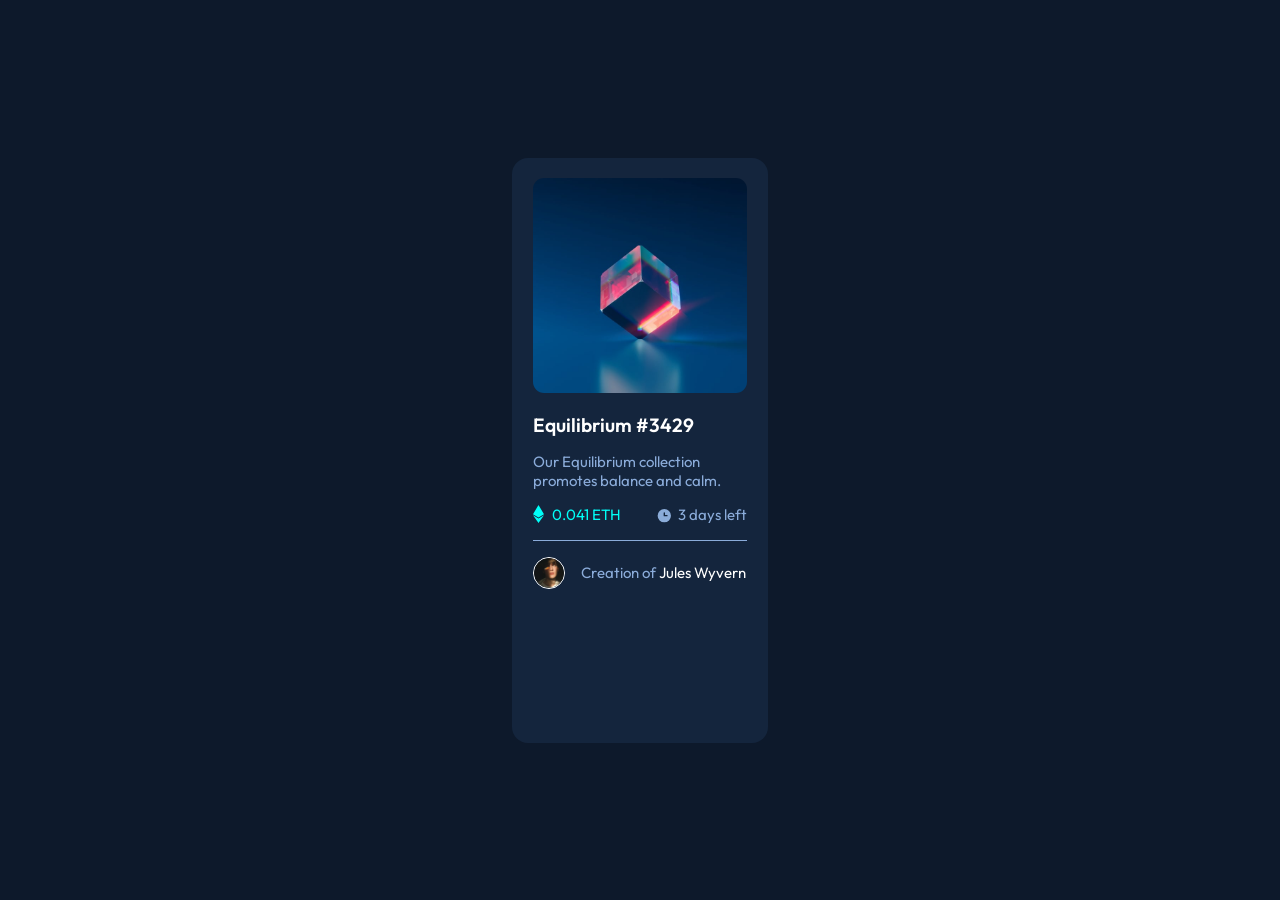
==== nft-preview-card-component-main/index.html @ a7bceeee "Desktop clear" ====
<!DOCTYPE html>
<html lang="en">
<head>
  <meta charset="UTF-8">
  <meta name="viewport" content="width=device-width, initial-scale=1.0"> <!-- displays site properly based on user's device -->

  <link rel="icon" type="image/png" sizes="32x32" href="./images/favicon-32x32.png">
  <link rel="stylesheet" href="index.css">
  <link rel="preconnect" href="https://fonts.googleapis.com">
  <link rel="preconnect" href="https://fonts.gstatic.com" crossorigin>
  <link href="https://fonts.googleapis.com/css2?family=Outfit&display=swap" rel="stylesheet">
  <title>Frontend Mentor | NFT preview card component</title>
</head>
  <body>
    <main>
      <section class="card">  
        <div><img src="images/image-equilibrium.jpg"></div>
        <span class="coin_name"><h1>Equilibrium #3429</h1></span>
        <span class="para">Our Equilibrium collection promotes balance and calm.</span>
        <div class="info">
          <span class="eth">
            <img src="images/icon-ethereum.svg">
            <span class="des_eth">0.041 ETH</span>
          </span>
          <span class="clock">
            <img src="images/icon-clock.svg">
            <span class="des_clock">3 days left</span>
          </span>
        </div>

        <div class="avatar">
          <img src="images/image-avatar.png">Creation of<p>Jules Wyvern</p>
        </div>
      </section>
    </main>
  </body>
</html>
---- nft-preview-card-component-main/index.css ----
:root{
    --Soft-blue: hsl(215, 51%, 70%);
    --Cyan: hsl(178, 100%, 50%);
    /* Neutral */
    --Very-dark-blue-main-BG: hsl(217, 54%, 11%);
    --Very-dark-blue-card-BG: hsl(216, 50%, 16%);
    --Very-dark-blue-line: hsl(215, 32%, 27%);
    --White: hsl(0, 0%, 100%);
}
*{ margin: 0; padding: 0; box-sizing: border-box; }

body{
    min-height: 100%;
    width: 100%;
    font-size: 15px;
}
main{
    width: 100vw;
    height: 100vh;
    background-color: var(--Very-dark-blue-main-BG);
    display: flex;
    justify-content: center;
    align-items: center;
    font-family: 'Outfit', sans-serif;
}

.card {
    width: 20vw;
    height: 65vh;
    background-color: var(--Very-dark-blue-card-BG);
    border-radius: 1rem;
    padding: 1.3rem;
    display: flex;
    flex-direction: column;
}

.card img{
    max-width: 100%; /* or any custom size */
    border-radius: 0.7rem;
}

h1 {
    margin-top: 1rem ;
    color: white;
    font-weight: 600;
    font-size: 1.2rem;
}

.para {
    display: block;
    margin-top: 15px;
    margin-bottom: 15px; 
    color: var(--Soft-blue);
}

.info {
    display: flex;
    padding-bottom: 1rem;
    border-bottom: thin solid var(--Soft-blue);
    margin-bottom: 1rem;
}

.info .eth{
    font-weight: 400;
    color: var(--Cyan);
    display: flex;
    align-items: flex-start;
}
.info .eth .des_eth {
    margin-left: 0.5rem;
}

.info .clock{
    margin-left: auto;
    color: var(--Soft-blue);
    display: flex;
    align-items: flex-end;
}
.info .clock .des_clock {
    margin-left: 0.3rem;
}

.avatar {
    display: flex;
    align-items: center;
    color :hsl(215, 51%, 70%);
}
.avatar p{
    color : white;
    font-weight: 400;
    margin-left: 0.2rem;
}
.avatar img{
    border: 1px solid white;
    border-radius: 70%;
    width: 2.5vw;
    margin-right: 1rem;
}
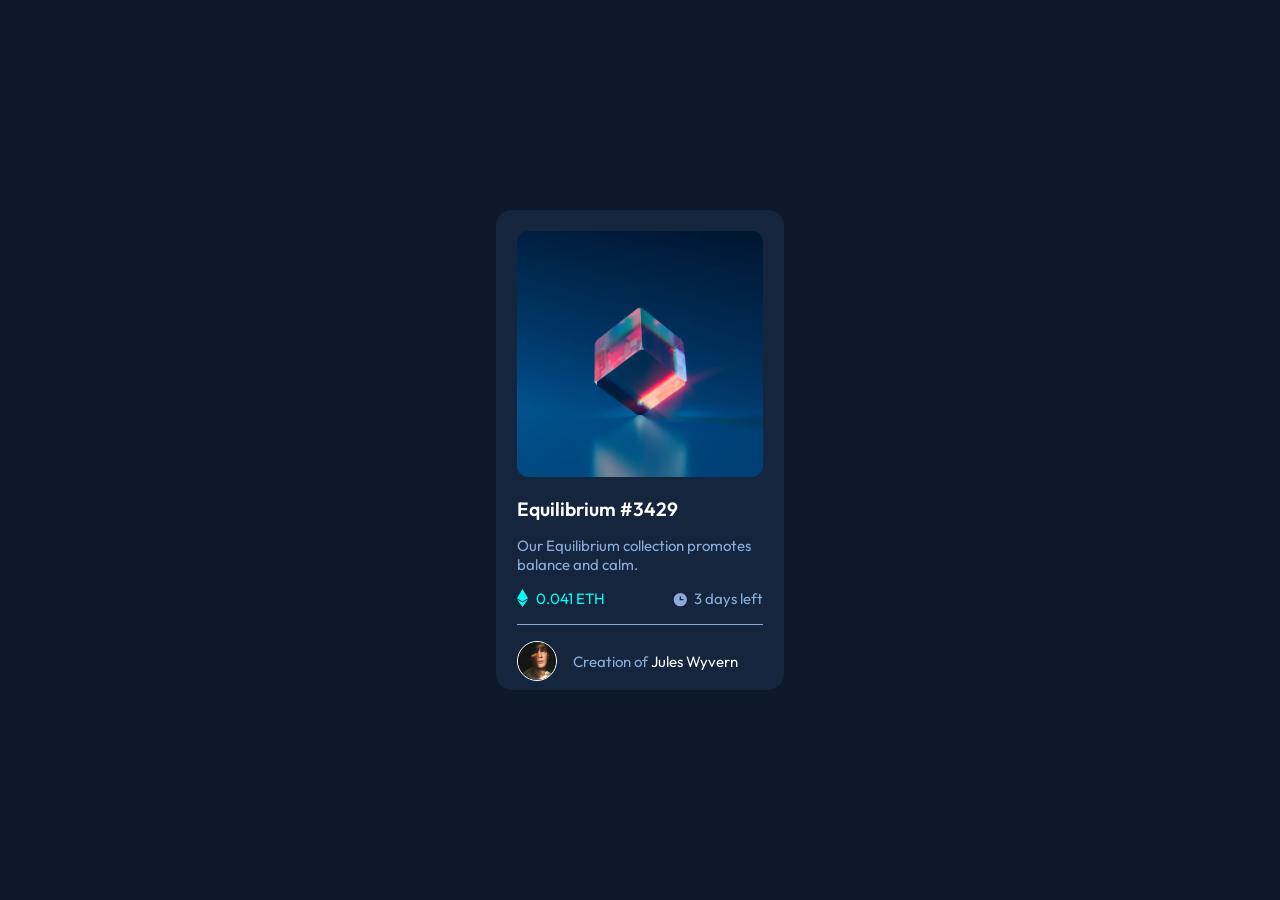
==== commit 4c7fd90f: "Complete Hover" ====
--- a/nft-preview-card-component-main/index.html
+++ b/nft-preview-card-component-main/index.html
@@ -14,7 +14,12 @@
   <body>
     <main>
       <section class="card">  
-        <div><img src="images/image-equilibrium.jpg"></div>
+        <div class="card-image-container">
+          <img class="card-image" src="images/image-equilibrium.jpg" alt="an image of a NFT" />
+          <div class="card-image-hover">
+            <img src="images/icon-view.svg" alt="view icon" />
+          </div>
+        </div>
         <span class="coin_name"><h1>Equilibrium #3429</h1></span>
         <span class="para">Our Equilibrium collection promotes balance and calm.</span>
         <div class="info">
--- a/nft-preview-card-component-main/index.css
+++ b/nft-preview-card-component-main/index.css
@@ -10,8 +10,8 @@
 *{ margin: 0; padding: 0; box-sizing: border-box; }
 
 body{
-    min-height: 100%;
-    width: 100%;
+    height: 100vh;
+    width: 100vw;
     font-size: 15px;
 }
 main{
@@ -24,20 +24,44 @@
     font-family: 'Outfit', sans-serif;
 }
 
-.card {
-    width: 20vw;
-    height: 65vh;
+.card{
+    width: 18rem;
+    height: 30rem;
     background-color: var(--Very-dark-blue-card-BG);
     border-radius: 1rem;
     padding: 1.3rem;
     display: flex;
     flex-direction: column;
+
 }
 
-.card img{
-    max-width: 100%; /* or any custom size */
-    border-radius: 0.7rem;
+.card-image-container{
+    position: relative;
 }
+    .card-image{
+        width: 100%; /* or any custom size */
+        height: fit-content;
+        border-radius: 0.7rem;
+    }
+
+    .card-image-hover {
+        width: 100%;
+        height: 98%;
+        border-radius: 0.7rem;
+        position: absolute;
+        top: 0;
+        display: flex;
+        justify-content: center;
+        align-items: center;
+        background-color: hsla(178, 100%, 50%, .7);
+        opacity: 0;
+        transition: var(--transition);
+    }
+        .card-image-hover:hover {
+            cursor: pointer;
+            opacity: 0.7;
+        }
+
 
 h1 {
     margin-top: 1rem ;
@@ -45,6 +69,10 @@
     font-weight: 600;
     font-size: 1.2rem;
 }
+    h1:hover{
+        color:var(--Cyan);
+        cursor: pointer;
+    }
 
 .para {
     display: block;
@@ -59,40 +87,44 @@
     border-bottom: thin solid var(--Soft-blue);
     margin-bottom: 1rem;
 }
+    .info .eth{
+        font-weight: 400;
+        color: var(--Cyan);
+        display: flex;
+        align-items: flex-start;
+    }
+    .info .eth .des_eth {
+        margin-left: 0.5rem;
+    }
 
-.info .eth{
-    font-weight: 400;
-    color: var(--Cyan);
-    display: flex;
-    align-items: flex-start;
-}
-.info .eth .des_eth {
-    margin-left: 0.5rem;
-}
-
-.info .clock{
-    margin-left: auto;
-    color: var(--Soft-blue);
-    display: flex;
-    align-items: flex-end;
-}
-.info .clock .des_clock {
-    margin-left: 0.3rem;
-}
+    .info .clock{
+        margin-left: auto;
+        color: var(--Soft-blue);
+        display: flex;
+        align-items: flex-end;
+    }
+    .info .clock .des_clock {
+        margin-left: 0.3rem;
+    }
 
 .avatar {
     display: flex;
     align-items: center;
     color :hsl(215, 51%, 70%);
 }
-.avatar p{
-    color : white;
-    font-weight: 400;
-    margin-left: 0.2rem;
-}
-.avatar img{
-    border: 1px solid white;
-    border-radius: 70%;
-    width: 2.5vw;
-    margin-right: 1rem;
-}+    .avatar p{
+        color : white;
+        font-weight: 400;
+        margin-left: 0.2rem;
+    }
+    .avatar p:hover{
+        cursor: pointer;
+        color:var(--Cyan);
+    }
+    .avatar img{
+        border: 1px solid white;
+        border-radius: 70%;
+        width: 2.5rem;
+        margin-right: 1rem;
+    }
+
